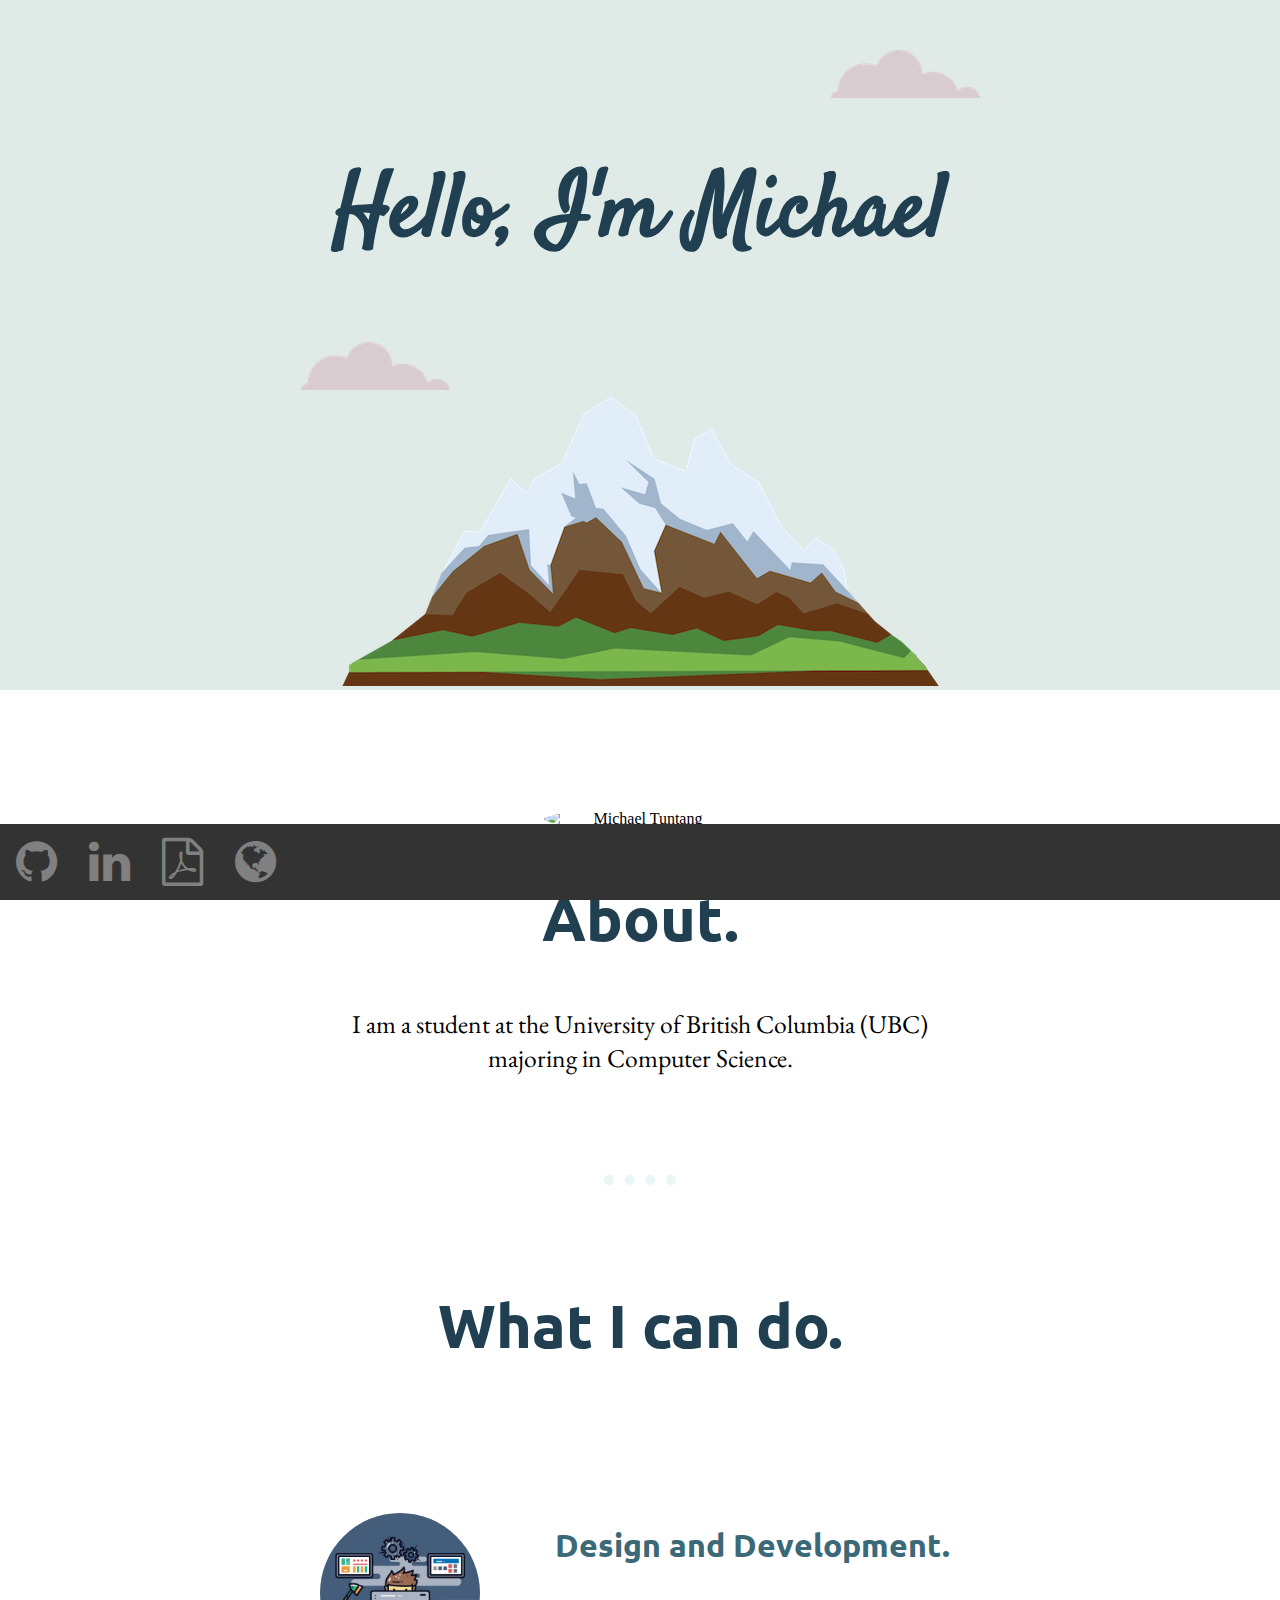
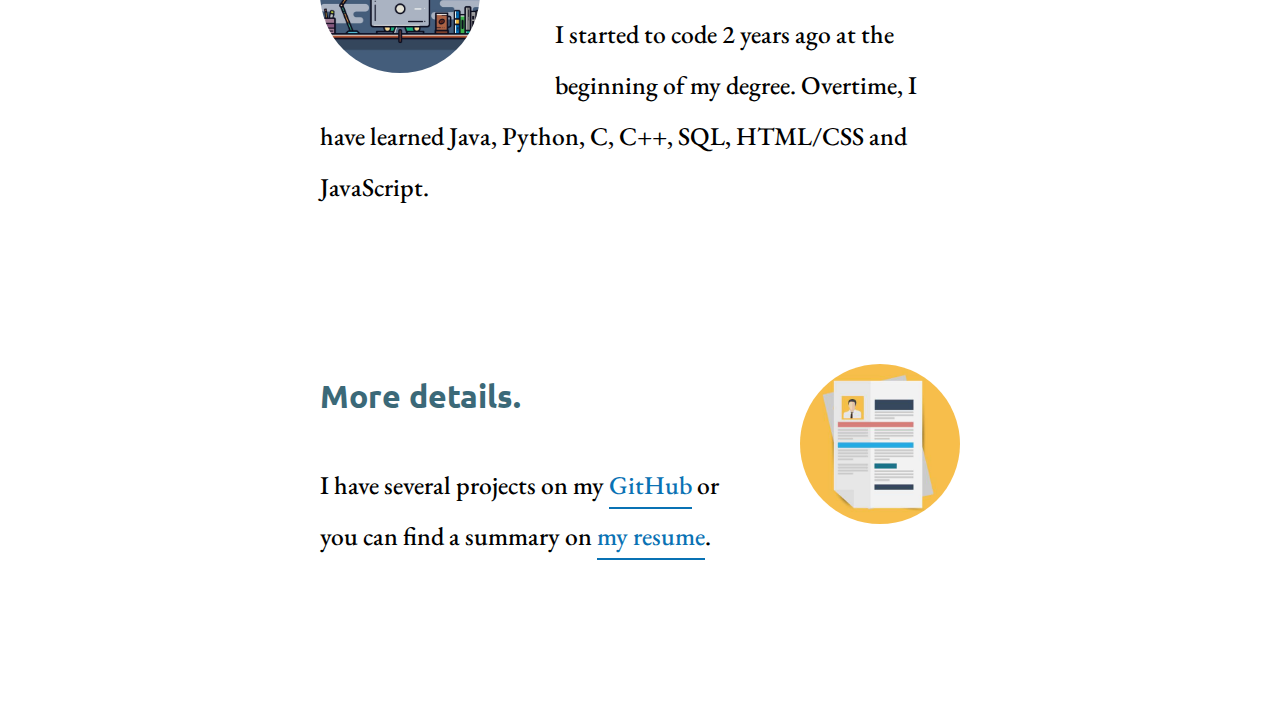
==== index.html @ 1fc62d0f "fixed links" ====
<!DOCTYPE html>
<html lang="en" dir="ltr">

<head>
  <meta charset="utf-8">
  <meta name="viewport" content="width=device-width, initial-scale=1">
  <title>Michael Tuntang</title>
  <link rel="stylesheet" href="css/styles.css">
  <link rel="icon" href="images/favicon-M.ico">
  <link rel="stylesheet" href="https://cdnjs.cloudflare.com/ajax/libs/font-awesome/4.7.0/css/font-awesome.min.css">
  <link href="https://fonts.googleapis.com/css2?family=Satisfy&display=swap" rel="stylesheet">
  <link href="https://fonts.googleapis.com/css2?family=Ubuntu&display=swap" rel="stylesheet">
  <link href="https://fonts.googleapis.com/css2?family=EB+Garamond&family=Ubuntu&display=swap" rel="stylesheet">
</head>

<body>
  <div class="top-container">
    <img class="top-cloud" src="images/cloud.png" alt="top-cloud">
    <h1 class="intro-text">Hello, I'm Michael</h1>
    <img class="mountain" src="images/mountain.png" alt="mountain">
    <img class="bottom-cloud" src="images/cloud.png" alt="bottom-cloud">
  </div>

  <div class="middle-container">
    <div class="profile">
      <img class="circular-profile" src="https://media-exp1.licdn.com/dms/image/C4E03AQGjgMMJ47Oi6w/profile-displayphoto-shrink_200_200/0?e=1606953600&v=beta&t=RtvZjXVM9L_oYRHaNSWYAL8ERTNKLLGaBGdlgnXJ9mQ" alt="Michael Tuntang">
      <h2>About.</h2>
      <p>I am a student at the University of British Columbia (UBC) majoring in Computer Science.</p>
    </div>
    <hr>
    <div class="skills">
      <h2>What I can do.</h2>
      <div class="skill-row">
        <div class="design-dev-inner">
          <img class="programmer-picture" src="images/programmer.jpg" alt="">
          <h3>Design and Development.</h3>
          <p class="design-dev-desc">I started to code 2 years ago at the beginning of my degree. Overtime, I have learned Java, Python, C, C++, SQL, HTML/CSS and JavaScript.</p>
        </div>
      </div>
      <div class="skill-row">
        <div class="resume-inner">
          <img class="resume" src="images/resume.jpg" alt="">
          <h3>More details.</h3>
          <p class="resume-desc">I have several projects on my <a class="resume-link" href="https://github.com/mtuntang">GitHub</a> or you can find a summary on <a class="resume-link"
              href="https://1drv.ms/b/s!An8P2Y1UQSOlgdZfeHszOS36x9En9g?e=pdVK17">my resume</a>.</p>
        </div>
      </div>
    </div>



  <div class="navbar">
    <a href="https://github.com/mtuntang/Dispute-Settlement"><i class="fa fa-github" style="font-size:3rem; color:grey"></i></a>
    <a href="https://www.linkedin.com/in/mtuntang/"><i class="fa fa-linkedin" style="font-size:3rem; color:grey"></i></a>
    <a href="https://1drv.ms/b/s!An8P2Y1UQSOlgdZfeHszOS36x9En9g?e=pdVK17"><i class="fa fa-file-pdf-o" style="font-size:3rem; color:grey"></i></a>
    <a href="https://mtuntang.github.io/Personal-Site/"><i class="fa fa-globe" style="font-size:3rem; color:grey"></i></a>
  </div>
</body>

</html>
---- css/styles.css ----
body {
  margin: 0;
  text-align: center;
}

h1 {
  color: #204051;
  margin: 0 auto;
  font-family: 'Satisfy', cursive;
  font-size: 562.5%;
  /* or 5.625rem --> 1rem = 16px*/
}

h2 {
  color: #204051;
  font-family: 'Ubuntu', sans-serif;
  font-size: 380%;
}

h3 {
  color: #3b6978;
  font-family: 'Ubuntu', sans-serif;
  font-size: 200%;
}

p {
  font-family: 'EB Garamond', serif;
  font-size: 160%;
}

hr {
  border: 10px dotted #EAF6F6;
  border-bottom: none;
  width: 4%;
  margin: 100px auto;
}

/* *****************************CLASS SELECTOR***************************** */
.circular-profile {
  border-radius: 50%;
  display: block;
  margin: 20px auto;
  width: 30%;
  height: 30%;
}
.profile-picture {
  border-radius: 90%;
  display: block;
  margin: 20px auto;
  width: 60%;
  height: 10%;
}

.top-container {
  background-color: #e0ebe8;
  position: relative;
  padding-top: 100px;
  margin: 0;
}

.top-cloud {
  position: absolute;
  right: 300px;
  top: 50px;
}

.bottom-cloud {
  position: absolute;
  left: 300px;
  bottom: 300px;
}

.middle-container {
  padding-top: 100px;
  margin: 0;
}

.profile {
  width: 50%;
  margin: 0 auto 100px auto;
}

.skill-row {
  width: 50%;
  margin: 150px auto;
  text-align: left;
  line-height: 2;
}

.contact-me {
  margin: 150px auto;
}

.design-dev-desc {
  clear: right;
  font-weight: 500;
}

.resume-desc {
  clear: left;
  font-weight: 500;
}

.resume-link {
  text-decoration: none;
  padding: 5px 0;
  border-bottom: 2px solid #0972b4;
  color: #0972b4;
  text-shadow: none;
}

.resume-link:hover {
  border-bottom: 2px solid #ff9800;
  color: #ff9800;
  transition: max-width 0.5s;
  max-width: 100%;
}

.navbar {
  overflow: hidden;
  background-color: #333;
  position: fixed;
  bottom: 0;
  width: 100%;
  font-family: 'Indie Flower', cursive;
}

.navbar a {
  float: left;
  display: block;
  color: #f2f2f2;
  text-align: center;
  padding: 14px 16px;
  text-decoration: none;
  font-size: 17px;
}

.navbar a:hover {
  background: #ddd;
  color: black;
}

.footer-link {
  margin: 10px 20px;
  font-size: 200%;
}

.copyright {
  margin: auto;
}

.intro-text {
  padding: 50px 0;
}

.programmer-picture {
  border-radius: 50%;
  width: 25%;
  height: 25%;
  float: left;
  margin-right: 75px;
}

.resume {
  border-radius: 50%;
  width: 25%;
  height: 25%;
  float: right;
  margin: 0 0 75px 75px;
}

/* *****************************ID SELECTOR***************************** */
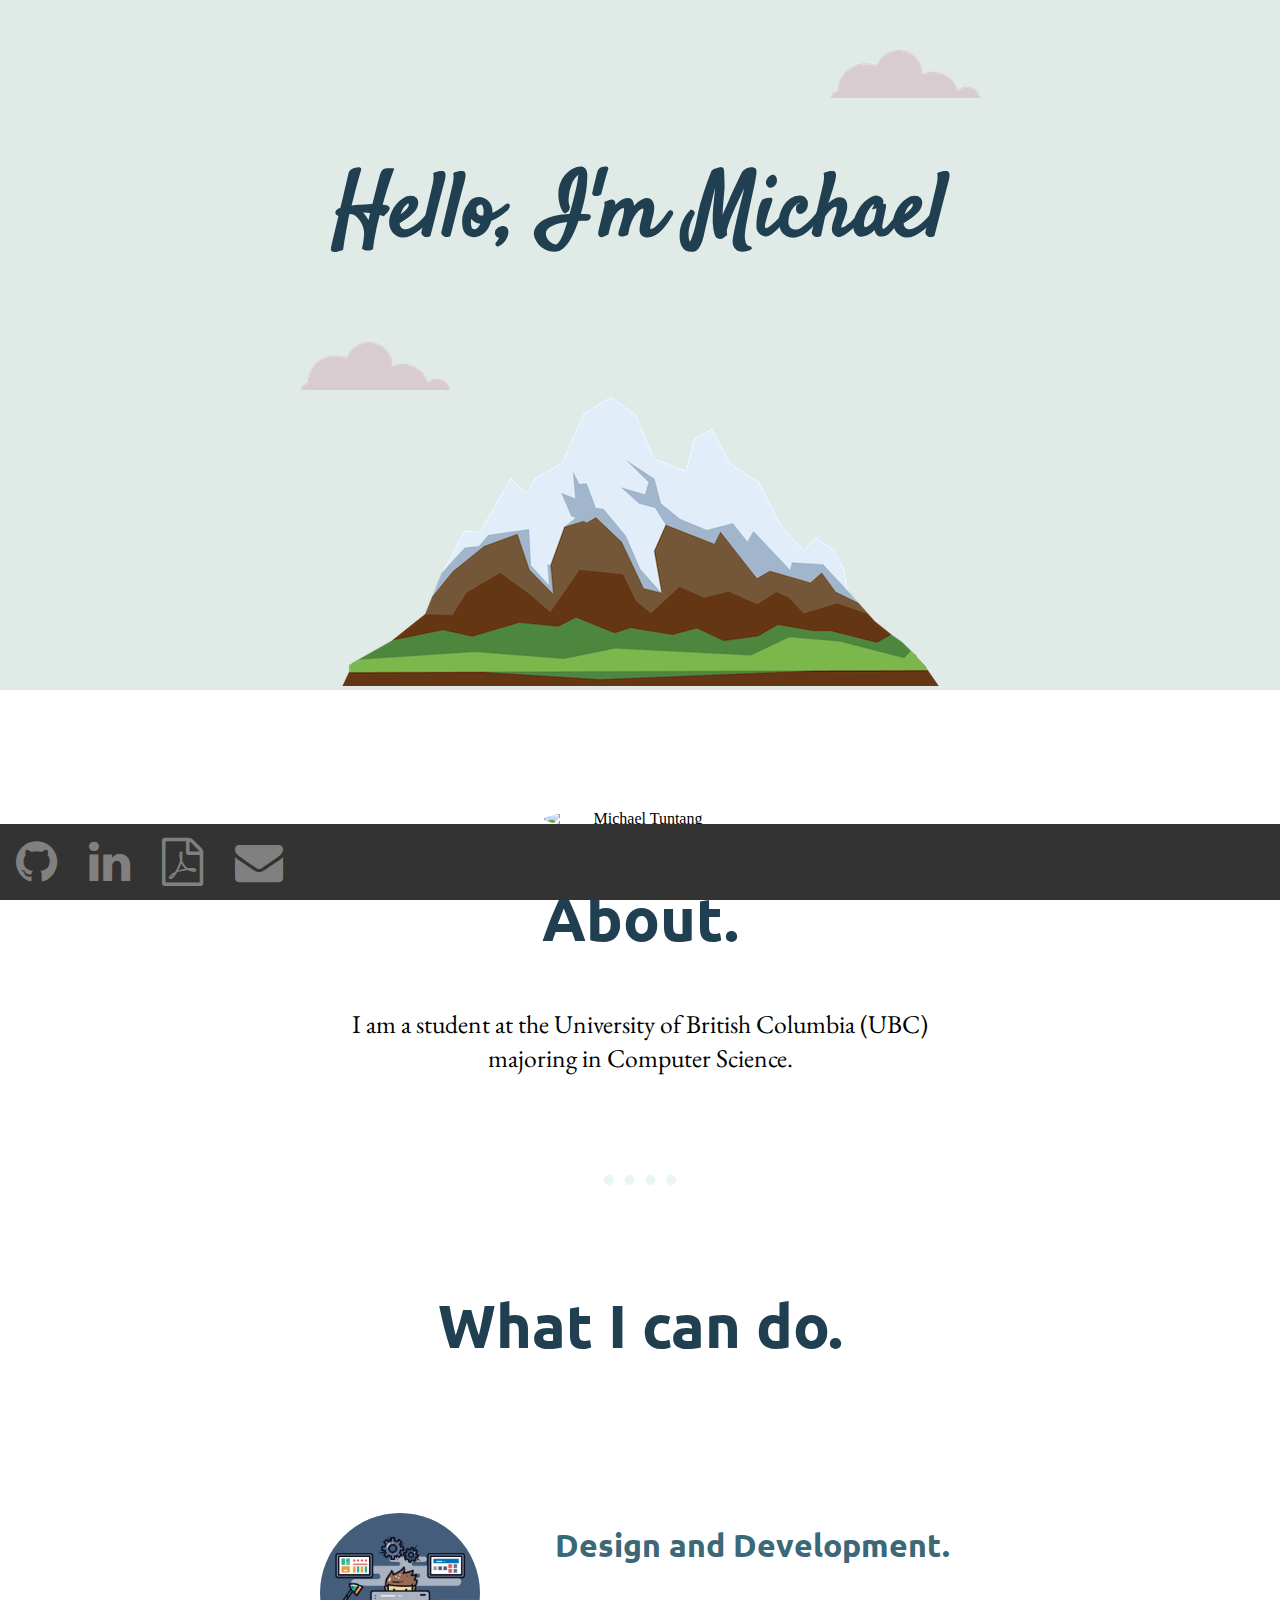
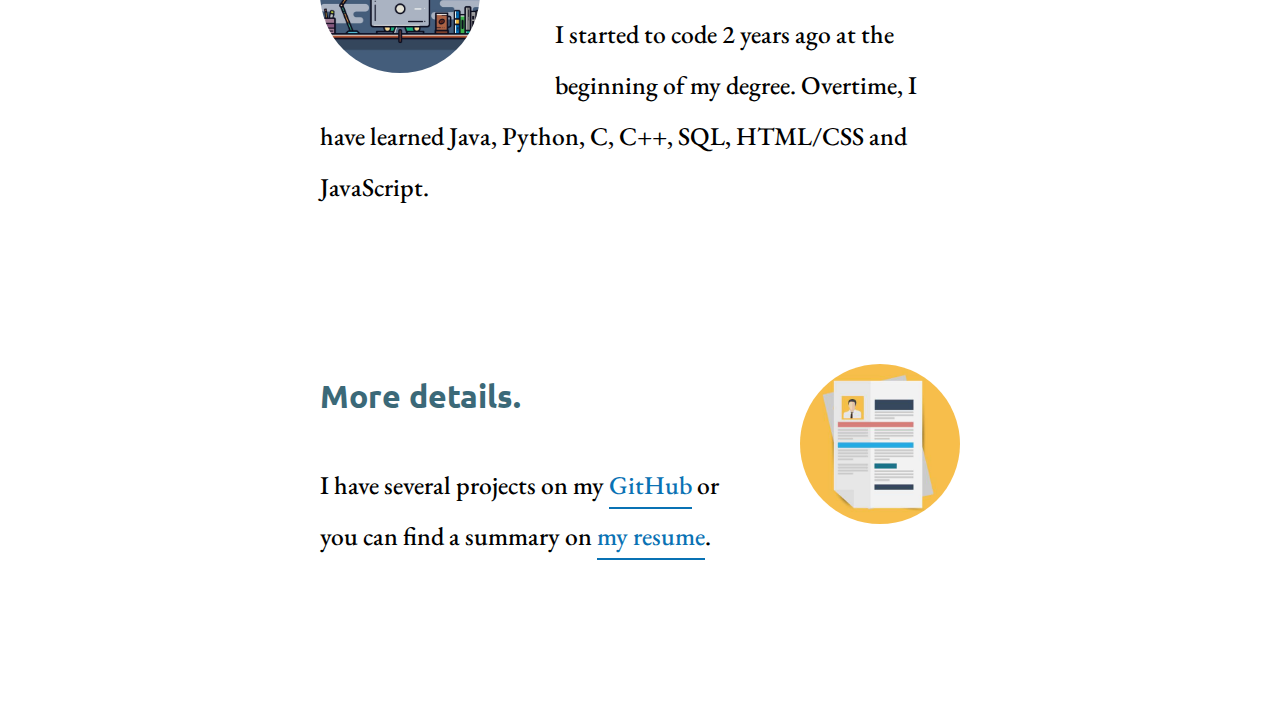
==== commit 4559553e: "change globe icon to envelope" ====
--- a/index.html
+++ b/index.html
@@ -53,7 +53,7 @@
     <a href="https://github.com/mtuntang/Dispute-Settlement"><i class="fa fa-github" style="font-size:3rem; color:grey"></i></a>
     <a href="https://www.linkedin.com/in/mtuntang/"><i class="fa fa-linkedin" style="font-size:3rem; color:grey"></i></a>
     <a href="https://1drv.ms/b/s!An8P2Y1UQSOlgdZfeHszOS36x9En9g?e=pdVK17"><i class="fa fa-file-pdf-o" style="font-size:3rem; color:grey"></i></a>
-    <a href="https://mtuntang.github.io/Personal-Site/"><i class="fa fa-globe" style="font-size:3rem; color:grey"></i></a>
+    <a href="mailto:mike.tuntang547@gmail.com"><i class="fa fa-envelope" style="font-size:3rem; color:grey"></i></a>
   </div>
 </body>
 
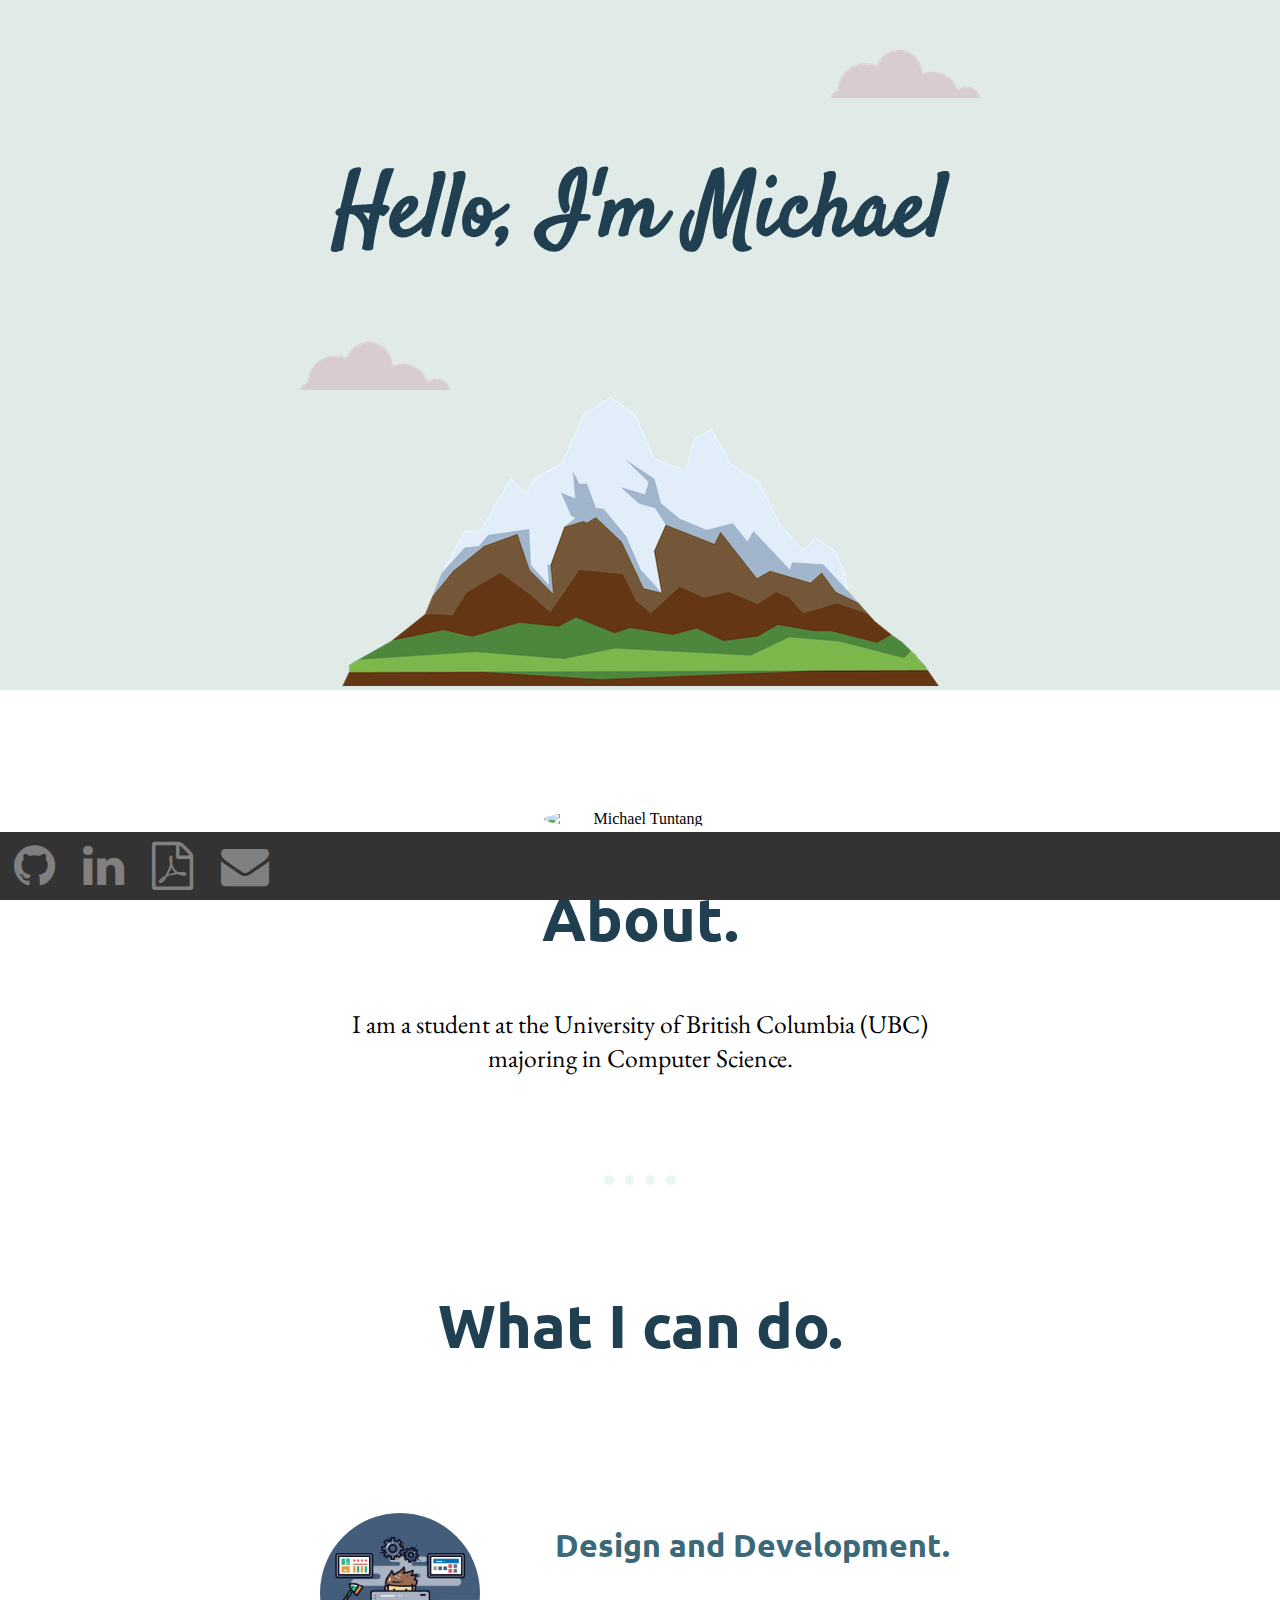
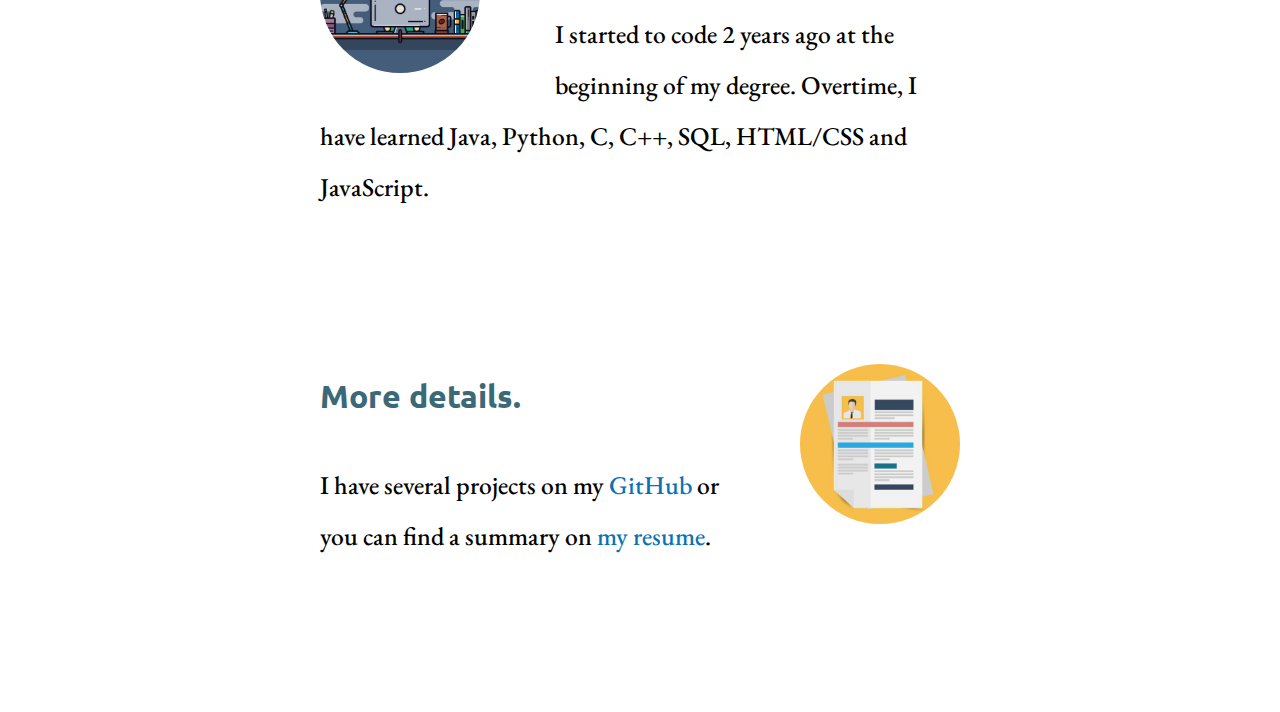
==== commit 112d73b7: "github link fix" ====
--- a/index.html
+++ b/index.html
@@ -50,7 +50,7 @@
 
 
   <div class="navbar">
-    <a href="https://github.com/mtuntang/Dispute-Settlement"><i class="fa fa-github" style="font-size:3rem; color:grey"></i></a>
+    <a href="https://github.com/mtuntang/"><i class="fa fa-github" style="font-size:3rem; color:grey"></i></a>
     <a href="https://www.linkedin.com/in/mtuntang/"><i class="fa fa-linkedin" style="font-size:3rem; color:grey"></i></a>
     <a href="https://1drv.ms/b/s!An8P2Y1UQSOlgdZfeHszOS36x9En9g?e=pdVK17"><i class="fa fa-file-pdf-o" style="font-size:3rem; color:grey"></i></a>
     <a href="mailto:mike.tuntang547@gmail.com"><i class="fa fa-envelope" style="font-size:3rem; color:grey"></i></a>
--- a/css/styles.css
+++ b/css/styles.css
@@ -39,14 +39,14 @@
 .circular-profile {
   border-radius: 50%;
   display: block;
-  margin: 20px auto;
+  margin: 1.25rem auto;
   width: 30%;
   height: 30%;
 }
 .profile-picture {
   border-radius: 90%;
   display: block;
-  margin: 20px auto;
+  margin: 1.25rem auto;
   width: 60%;
   height: 10%;
 }
@@ -54,20 +54,20 @@
 .top-container {
   background-color: #e0ebe8;
   position: relative;
-  padding-top: 100px;
-  margin: 0;
+  padding-top: 6.25rem;
+  margin: auto;
 }
 
 .top-cloud {
   position: absolute;
-  right: 300px;
-  top: 50px;
+  right: 18.75rem;
+  top: 3.125rem;
 }
 
 .bottom-cloud {
   position: absolute;
-  left: 300px;
-  bottom: 300px;
+  left: 18.75rem;
+  bottom: 18.75rem;
 }
 
 .middle-container {
@@ -77,18 +77,18 @@
 
 .profile {
   width: 50%;
-  margin: 0 auto 100px auto;
+  margin: 0 auto 6.25rem auto;
 }
 
 .skill-row {
   width: 50%;
-  margin: 150px auto;
+  margin: 9.375rem auto;
   text-align: left;
   line-height: 2;
 }
 
 .contact-me {
-  margin: 150px auto;
+  margin: 9.375rem auto;
 }
 
 .design-dev-desc {
@@ -103,14 +103,14 @@
 
 .resume-link {
   text-decoration: none;
-  padding: 5px 0;
-  border-bottom: 2px solid #0972b4;
+  padding: 0.3125rem 0;
+  border-bottom: 0.125 solid #0972b4;
   color: #0972b4;
   text-shadow: none;
 }
 
 .resume-link:hover {
-  border-bottom: 2px solid #ff9800;
+  border-bottom: 0.125rem solid #ff9800;
   color: #ff9800;
   transition: max-width 0.5s;
   max-width: 100%;
@@ -130,9 +130,8 @@
   display: block;
   color: #f2f2f2;
   text-align: center;
-  padding: 14px 16px;
+  padding: 0.625em 0.875rem;
   text-decoration: none;
-  font-size: 17px;
 }
 
 .navbar a:hover {
@@ -140,17 +139,10 @@
   color: black;
 }
 
-.footer-link {
-  margin: 10px 20px;
-  font-size: 200%;
-}
-
-.copyright {
-  margin: auto;
-}
 
 .intro-text {
-  padding: 50px 0;
+  padding: 3.125rem 0;
+  margin: auto;
 }
 
 .programmer-picture {
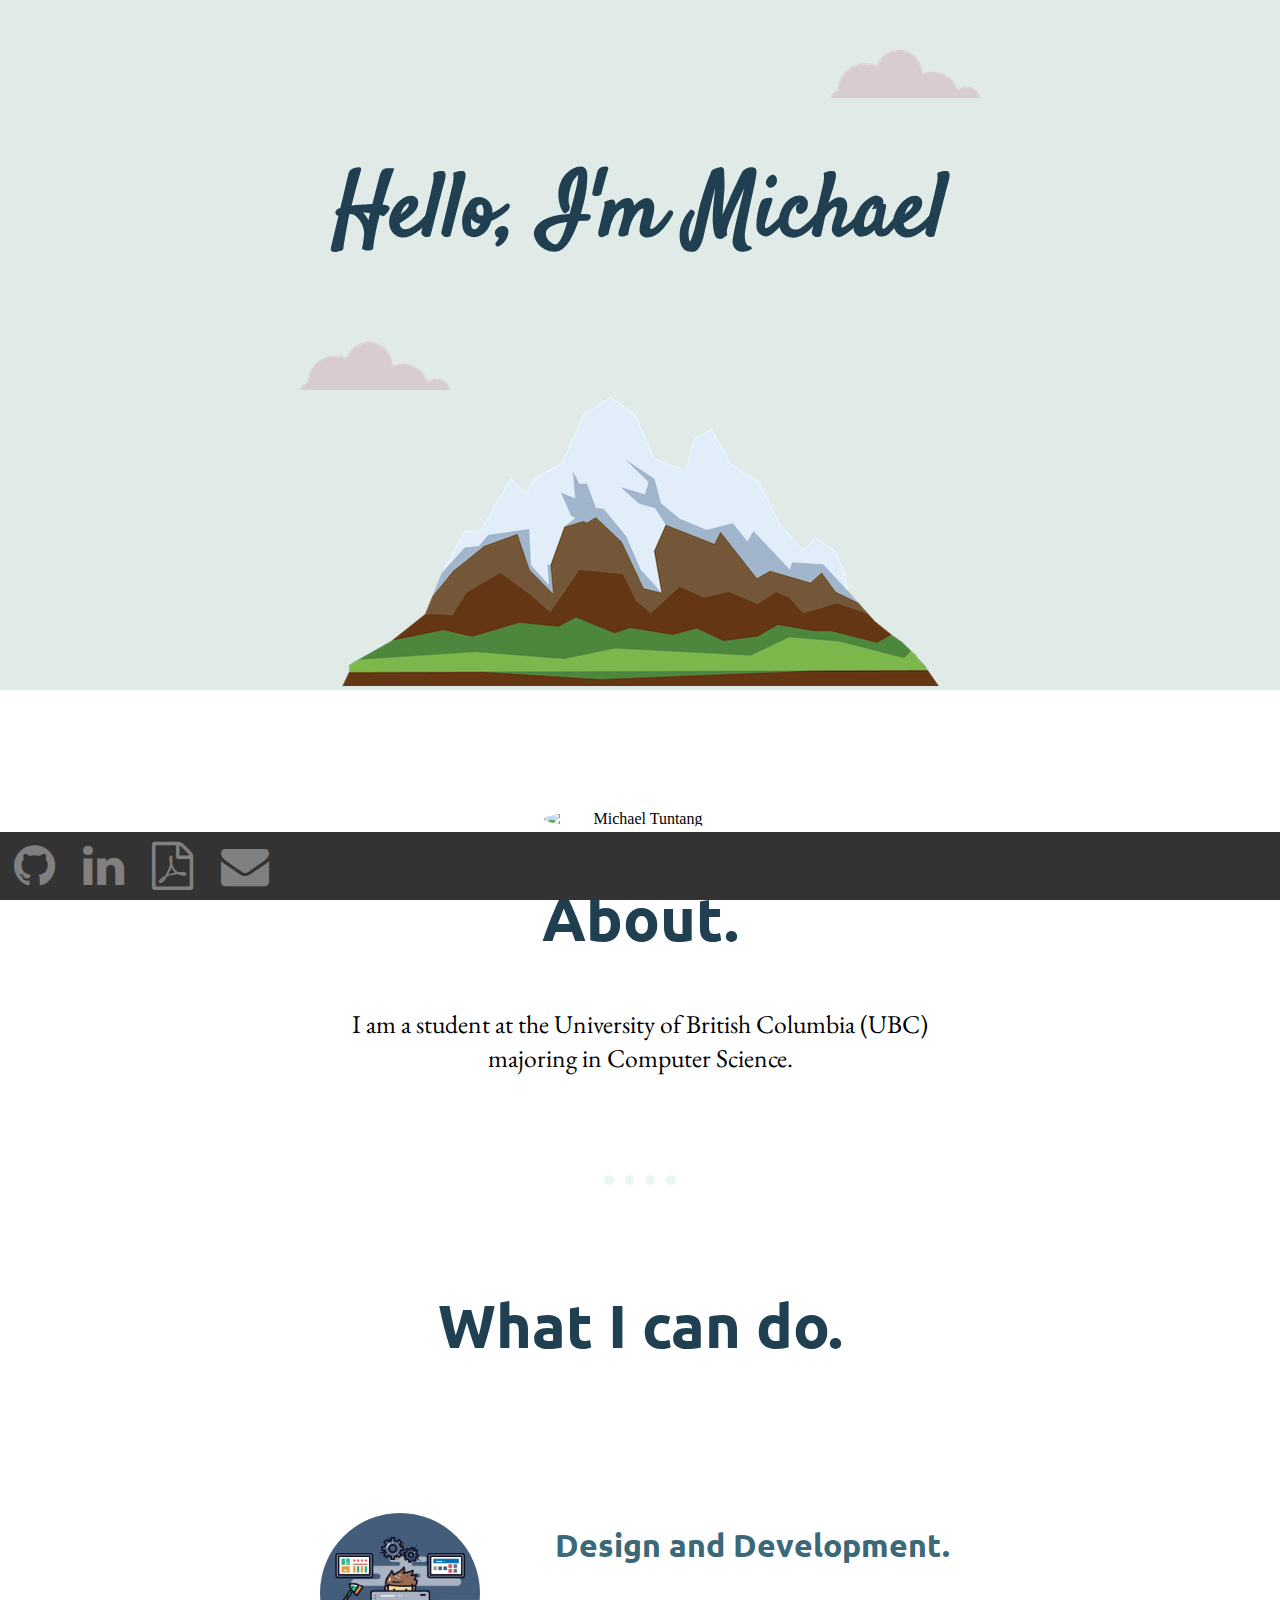
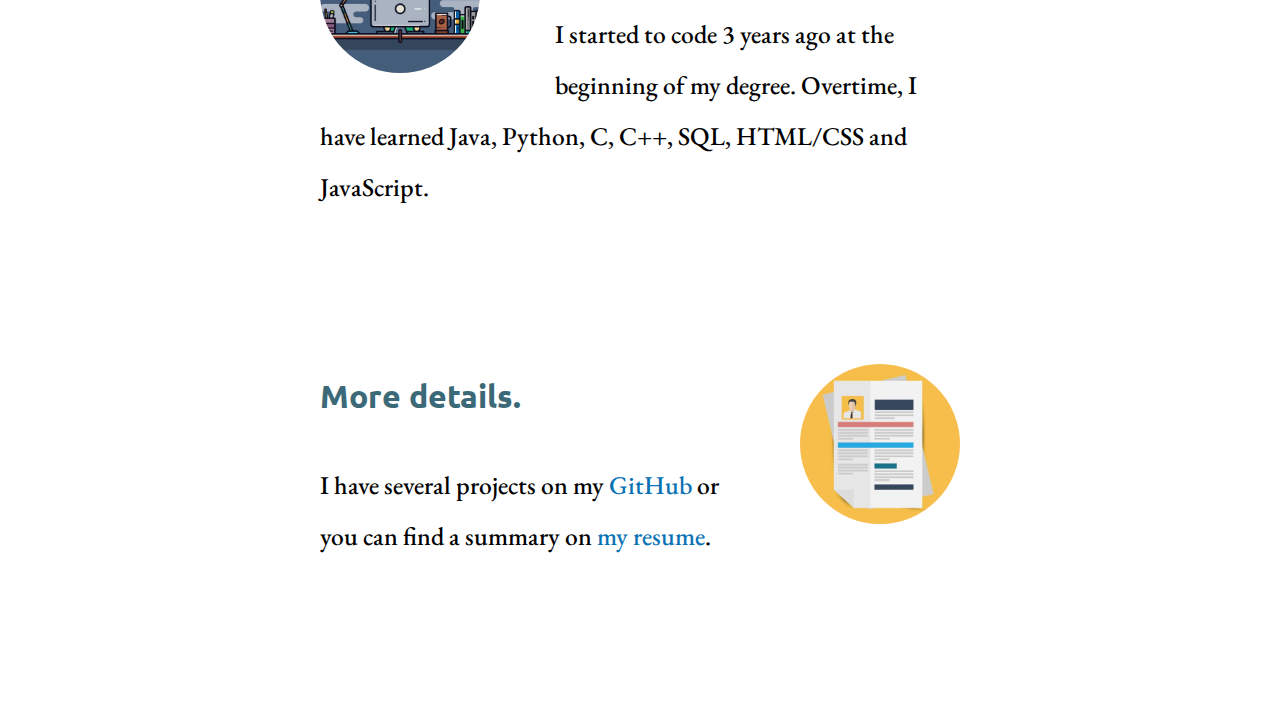
==== commit 40a70dfc: "updated broken links again" ====
--- a/index.html
+++ b/index.html
@@ -23,7 +23,7 @@
 
   <div class="middle-container">
     <div class="profile">
-      <img class="circular-profile" src="https://media-exp1.licdn.com/dms/image/C4E03AQGjgMMJ47Oi6w/profile-displayphoto-shrink_200_200/0?e=1606953600&v=beta&t=RtvZjXVM9L_oYRHaNSWYAL8ERTNKLLGaBGdlgnXJ9mQ" alt="Michael Tuntang">
+      <img class="circular-profile" src="https://media-exp1.licdn.com/dms/image/C4E03AQGjgMMJ47Oi6w/profile-displayphoto-shrink_800_800/0/1546892669467?e=1620864000&v=beta&t=ma8mAOamrZ4sjMzrMoq6GVBGNmqTXY72zz4e_B-ZWuw" alt="Michael Tuntang">
       <h2>About.</h2>
       <p>I am a student at the University of British Columbia (UBC) majoring in Computer Science.</p>
     </div>
@@ -34,7 +34,7 @@
         <div class="design-dev-inner">
           <img class="programmer-picture" src="images/programmer.jpg" alt="">
           <h3>Design and Development.</h3>
-          <p class="design-dev-desc">I started to code 2 years ago at the beginning of my degree. Overtime, I have learned Java, Python, C, C++, SQL, HTML/CSS and JavaScript.</p>
+          <p class="design-dev-desc">I started to code 3 years ago at the beginning of my degree. Overtime, I have learned Java, Python, C, C++, SQL, HTML/CSS and JavaScript.</p>
         </div>
       </div>
       <div class="skill-row">
@@ -42,7 +42,7 @@
           <img class="resume" src="images/resume.jpg" alt="">
           <h3>More details.</h3>
           <p class="resume-desc">I have several projects on my <a class="resume-link" href="https://github.com/mtuntang">GitHub</a> or you can find a summary on <a class="resume-link"
-              href="https://1drv.ms/b/s!An8P2Y1UQSOlgdZfeHszOS36x9En9g?e=pdVK17">my resume</a>.</p>
+              href="https://1drv.ms/b/s!An8P2Y1UQSOlgvB6_uzh6HRa60TH2g?e=QoSQ5e">my resume</a>.</p>
         </div>
       </div>
     </div>
@@ -52,7 +52,7 @@
   <div class="navbar">
     <a href="https://github.com/mtuntang/"><i class="fa fa-github" style="font-size:3rem; color:grey"></i></a>
     <a href="https://www.linkedin.com/in/mtuntang/"><i class="fa fa-linkedin" style="font-size:3rem; color:grey"></i></a>
-    <a href="https://1drv.ms/b/s!An8P2Y1UQSOlgdZfeHszOS36x9En9g?e=pdVK17"><i class="fa fa-file-pdf-o" style="font-size:3rem; color:grey"></i></a>
+    <a href="https://1drv.ms/b/s!An8P2Y1UQSOlgdZfeHszOS36x9En9g?e=qK96hv"><i class="fa fa-file-pdf-o" style="font-size:3rem; color:grey"></i></a>
     <a href="mailto:mike.tuntang547@gmail.com"><i class="fa fa-envelope" style="font-size:3rem; color:grey"></i></a>
   </div>
 </body>
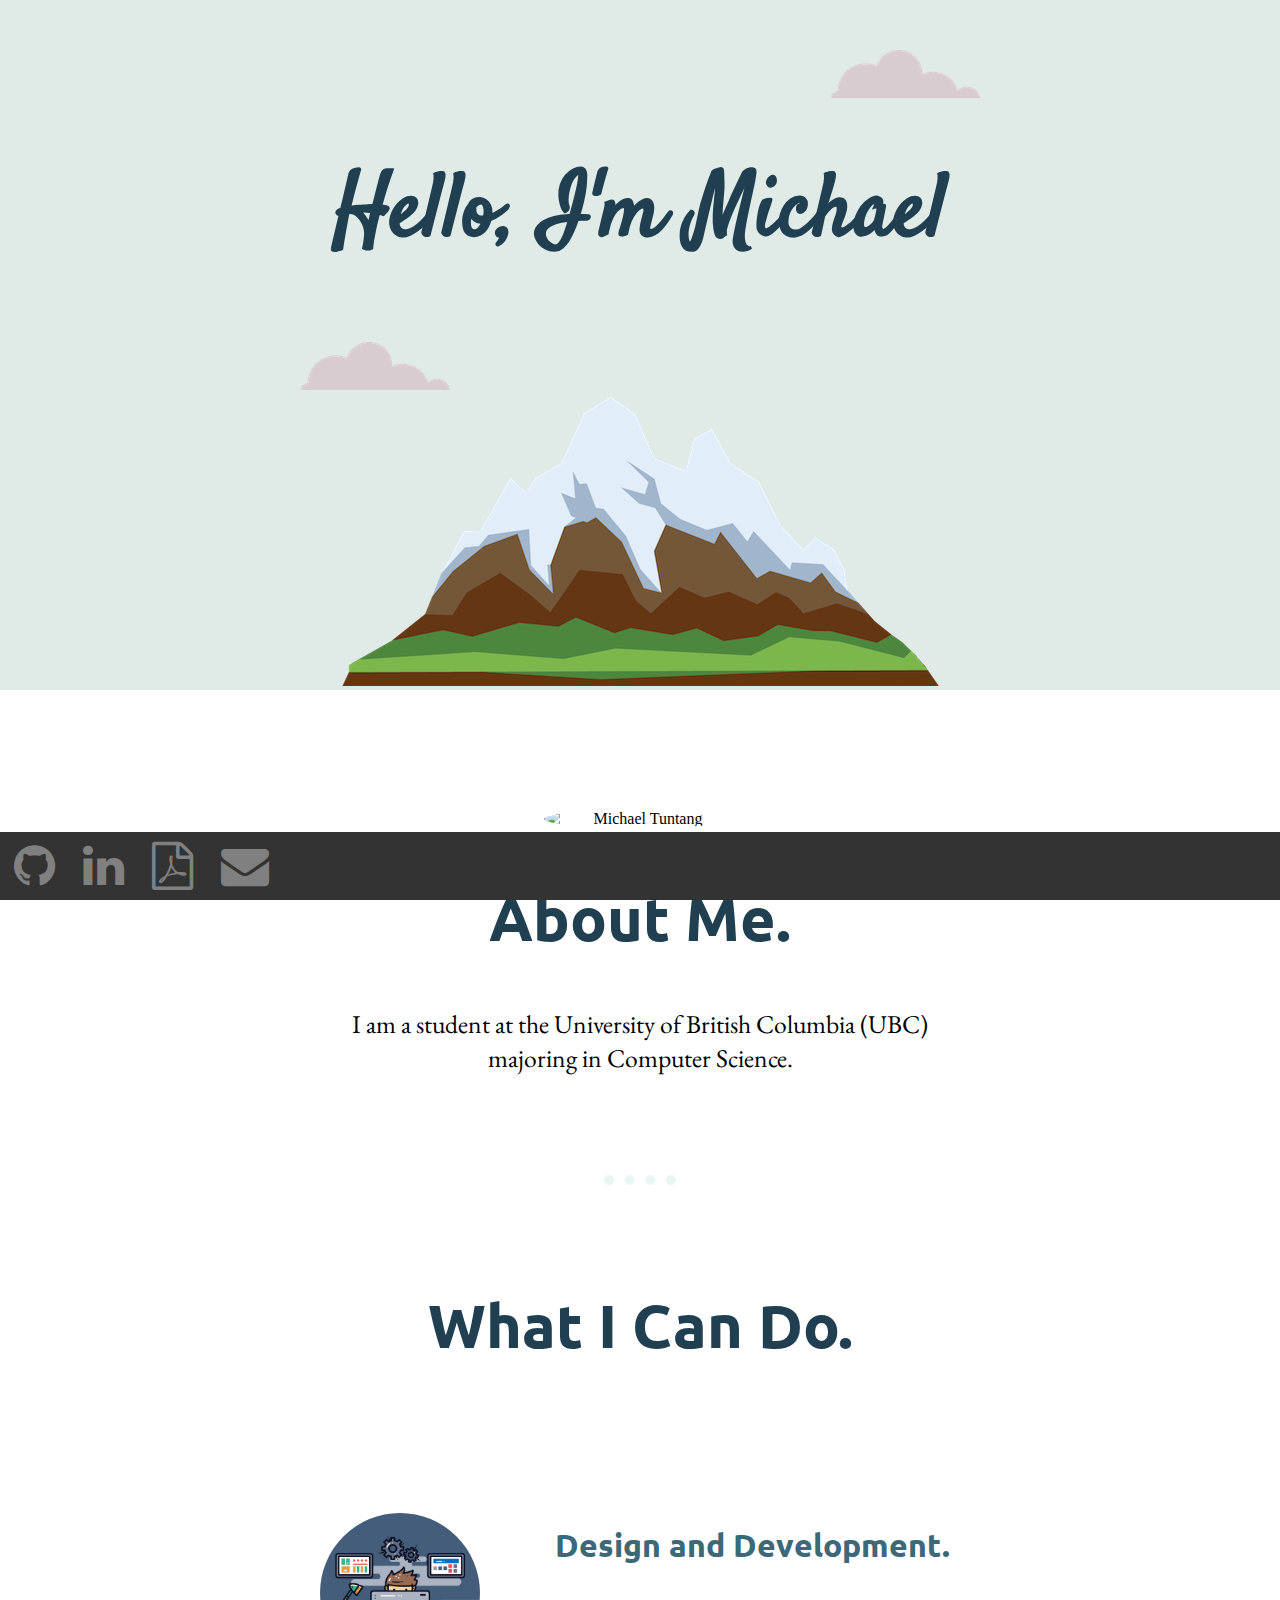
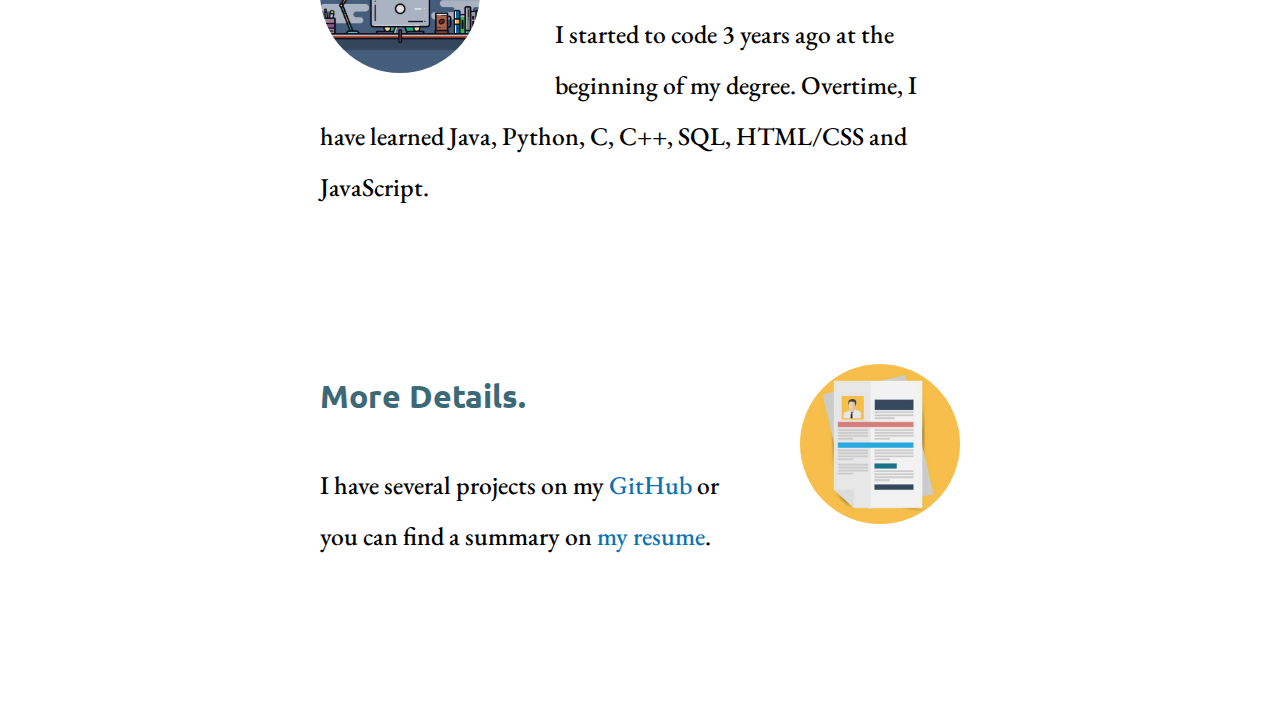
==== commit fa00bddd: "fixed links" ====
--- a/index.html
+++ b/index.html
@@ -24,12 +24,12 @@
   <div class="middle-container">
     <div class="profile">
       <img class="circular-profile" src="https://media-exp1.licdn.com/dms/image/C4E03AQGjgMMJ47Oi6w/profile-displayphoto-shrink_800_800/0/1546892669467?e=1620864000&v=beta&t=ma8mAOamrZ4sjMzrMoq6GVBGNmqTXY72zz4e_B-ZWuw" alt="Michael Tuntang">
-      <h2>About.</h2>
+      <h2>About Me.</h2>
       <p>I am a student at the University of British Columbia (UBC) majoring in Computer Science.</p>
     </div>
     <hr>
     <div class="skills">
-      <h2>What I can do.</h2>
+      <h2>What I Can Do.</h2>
       <div class="skill-row">
         <div class="design-dev-inner">
           <img class="programmer-picture" src="images/programmer.jpg" alt="">
@@ -40,7 +40,7 @@
       <div class="skill-row">
         <div class="resume-inner">
           <img class="resume" src="images/resume.jpg" alt="">
-          <h3>More details.</h3>
+          <h3>More Details.</h3>
           <p class="resume-desc">I have several projects on my <a class="resume-link" href="https://github.com/mtuntang">GitHub</a> or you can find a summary on <a class="resume-link"
               href="https://1drv.ms/b/s!An8P2Y1UQSOlgvB6_uzh6HRa60TH2g?e=QoSQ5e">my resume</a>.</p>
         </div>
@@ -52,7 +52,7 @@
   <div class="navbar">
     <a href="https://github.com/mtuntang/"><i class="fa fa-github" style="font-size:3rem; color:grey"></i></a>
     <a href="https://www.linkedin.com/in/mtuntang/"><i class="fa fa-linkedin" style="font-size:3rem; color:grey"></i></a>
-    <a href="https://1drv.ms/b/s!An8P2Y1UQSOlgdZfeHszOS36x9En9g?e=qK96hv"><i class="fa fa-file-pdf-o" style="font-size:3rem; color:grey"></i></a>
+    <a href="https://1drv.ms/b/s!An8P2Y1UQSOlgvB6_uzh6HRa60TH2g?e=QoSQ5e"><i class="fa fa-file-pdf-o" style="font-size:3rem; color:grey"></i></a>
     <a href="mailto:mike.tuntang547@gmail.com"><i class="fa fa-envelope" style="font-size:3rem; color:grey"></i></a>
   </div>
 </body>
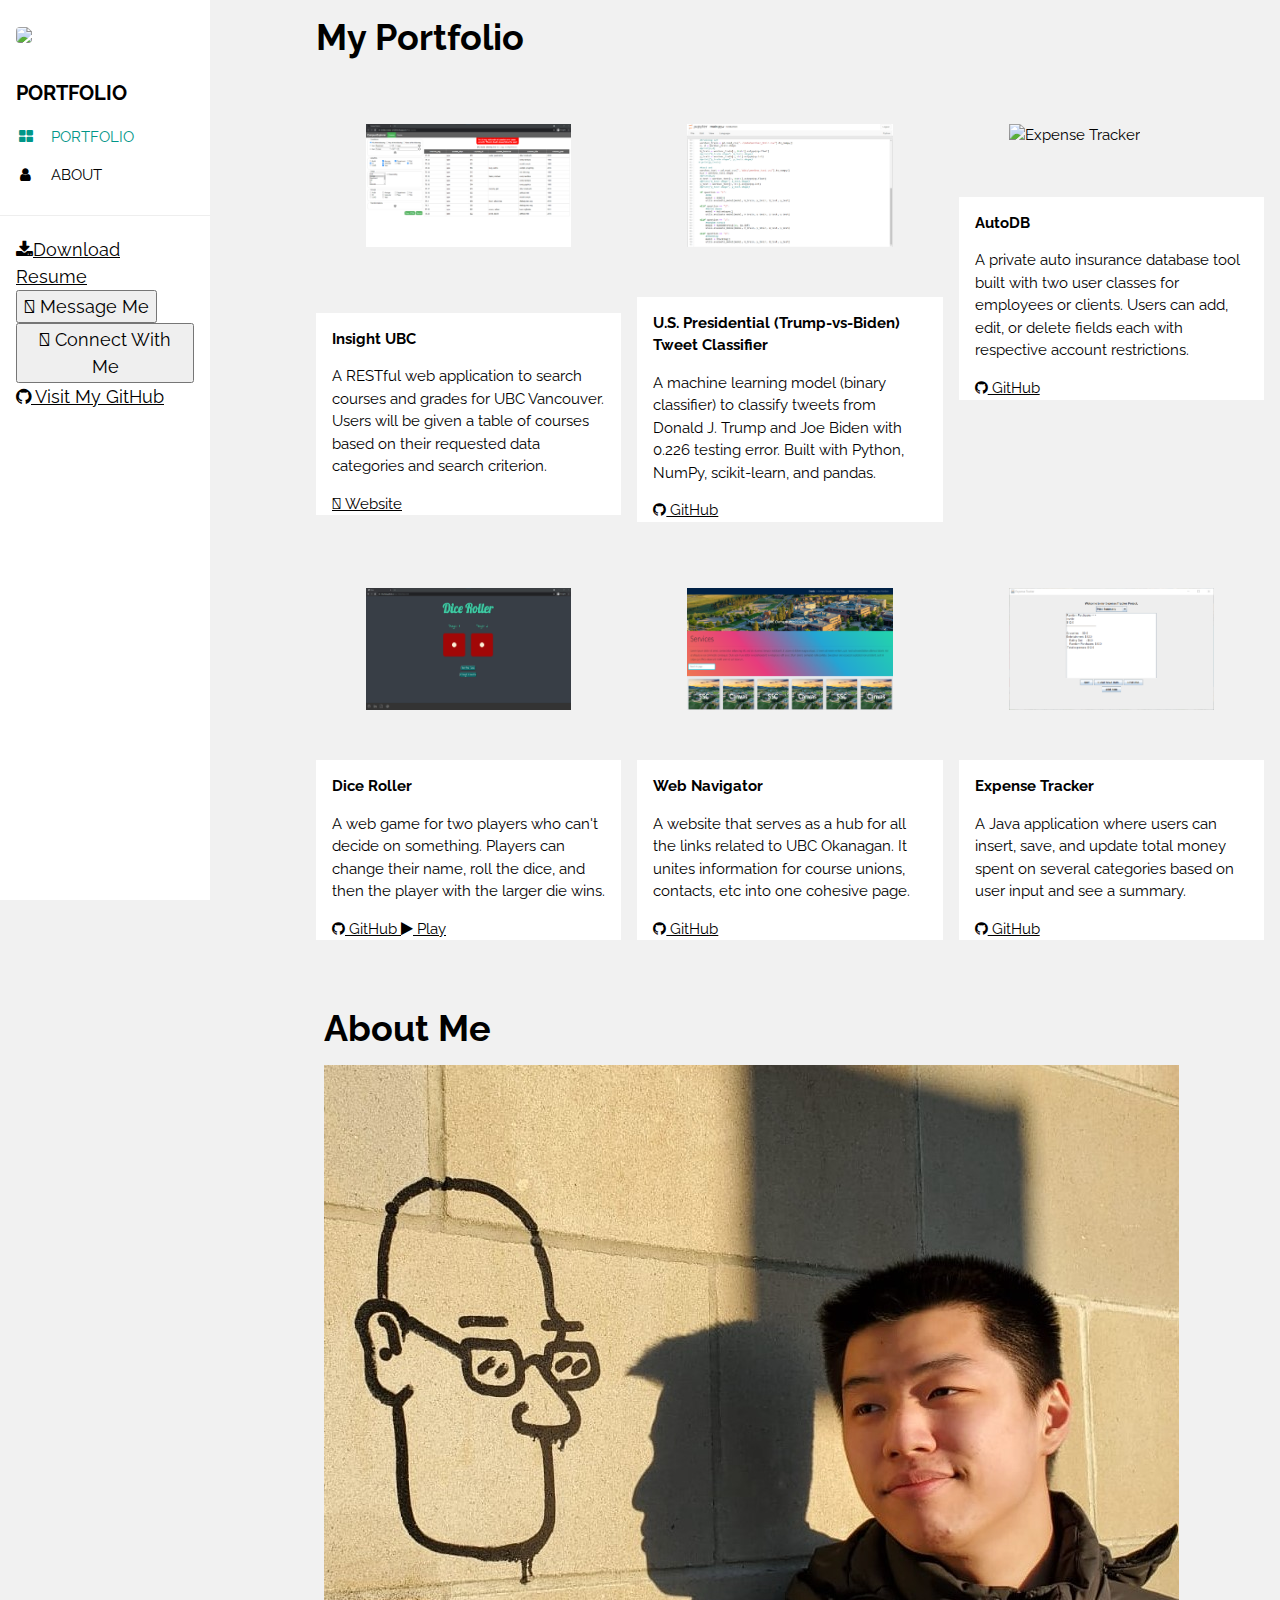
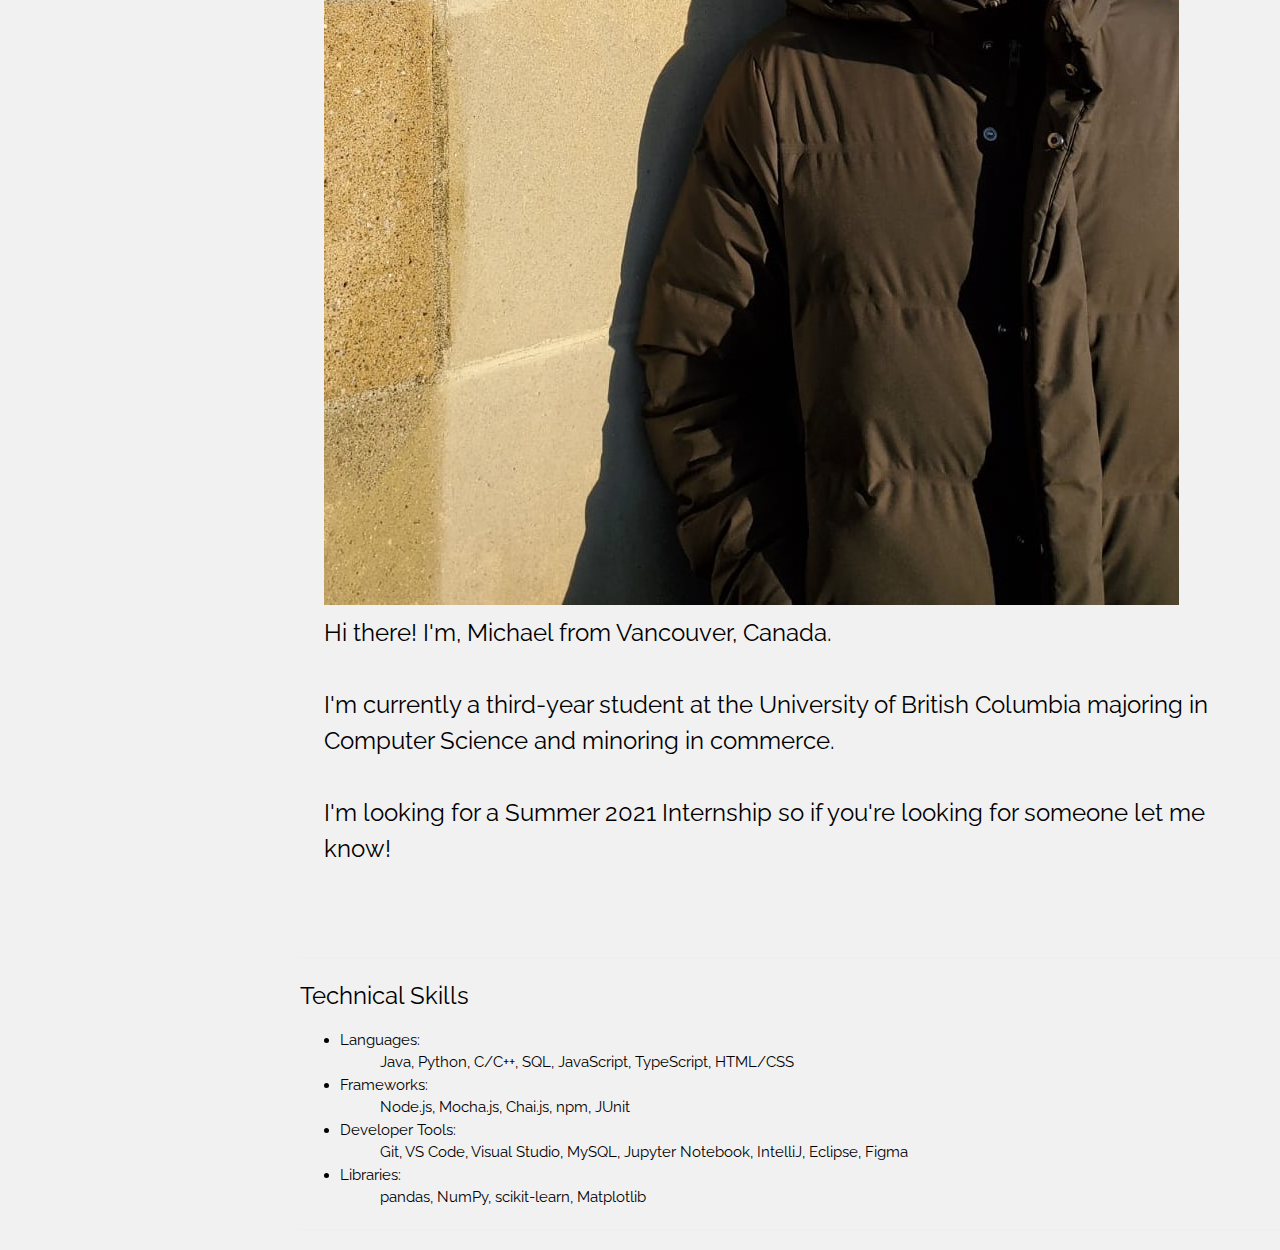
==== commit e79cdd7c: "new website" ====
--- a/index.html
+++ b/index.html
@@ -1,60 +1,278 @@
 <!DOCTYPE html>
-<html lang="en" dir="ltr">
-
-<head>
-  <meta charset="utf-8">
-  <meta name="viewport" content="width=device-width, initial-scale=1">
-  <title>Michael Tuntang</title>
-  <link rel="stylesheet" href="css/styles.css">
-  <link rel="icon" href="images/favicon-M.ico">
-  <link rel="stylesheet" href="https://cdnjs.cloudflare.com/ajax/libs/font-awesome/4.7.0/css/font-awesome.min.css">
-  <link href="https://fonts.googleapis.com/css2?family=Satisfy&display=swap" rel="stylesheet">
-  <link href="https://fonts.googleapis.com/css2?family=Ubuntu&display=swap" rel="stylesheet">
-  <link href="https://fonts.googleapis.com/css2?family=EB+Garamond&family=Ubuntu&display=swap" rel="stylesheet">
-</head>
-
-<body>
-  <div class="top-container">
-    <img class="top-cloud" src="images/cloud.png" alt="top-cloud">
-    <h1 class="intro-text">Hello, I'm Michael</h1>
-    <img class="mountain" src="images/mountain.png" alt="mountain">
-    <img class="bottom-cloud" src="images/cloud.png" alt="bottom-cloud">
-  </div>
-
-  <div class="middle-container">
-    <div class="profile">
-      <img class="circular-profile" src="https://media-exp1.licdn.com/dms/image/C4E03AQGjgMMJ47Oi6w/profile-displayphoto-shrink_800_800/0/1546892669467?e=1620864000&v=beta&t=ma8mAOamrZ4sjMzrMoq6GVBGNmqTXY72zz4e_B-ZWuw" alt="Michael Tuntang">
-      <h2>About Me.</h2>
-      <p>I am a student at the University of British Columbia (UBC) majoring in Computer Science.</p>
-    </div>
+<html>
+<title>Michael Tuntang</title>
+<meta charset="UTF-8">
+<meta name="viewport" content="width=device-width, initial-scale=1">
+<link rel="stylesheet" href="css/projectStyles.css">
+<script src="https://kit.fontawesome.com/a9e1ac3ce4.js" crossorigin="anonymous"></script>
+<link rel="stylesheet" href="https://stackpath.bootstrapcdn.com/bootstrap/4.1.3/css/bootstrap.min.css" integrity="sha384-MCw98/SFnGE8fJT3GXwEOngsV7Zt27NXFoaoApmYm81iuXoPkFOJwJ8ERdknLPMO" crossorigin="anonymous">
+<link rel="stylesheet" href="https://www.w3schools.com/w3css/4/w3.css">
+<link rel="stylesheet" href="https://fonts.googleapis.com/css?family=Raleway">
+<link rel="stylesheet" href="https://cdnjs.cloudflare.com/ajax/libs/font-awesome/4.7.0/css/font-awesome.min.css">
+<link rel="canonical" href="https://icons.getbootstrap.com/icons/linkedin/">
+<style>
+body,h1,h2,h3,h4,h5,h6 {font-family: "Raleway", sans-serif}
+</style>
+<body class="w3-light-grey w3-content" style="max-width:1600px">
+
+<!-- Sidebar/menu -->
+<nav class="w3-sidebar w3-collapse w3-white w3-animate-left w3-quarter" style="z-index:3;width:14rem;" id="mySidebar"><br>
+  <div class="w3-container">
+    <a href="#" onclick="w3_close()" class="w3-hide-large w3-right w3-jumbo w3-padding w3-hover-grey" title="close menu">
+      <i class="fa fa-remove"></i>
+    </a>
+    <img src="https://media-exp1.licdn.com/dms/image/C4E03AQGjgMMJ47Oi6w/profile-displayphoto-shrink_800_800/0/1546892669467?e=1620864000&v=beta&t=ma8mAOamrZ4sjMzrMoq6GVBGNmqTXY72zz4e_B-ZWuw" style="width:45%;" class="w3-round"><br><br>
+    <h4><b>PORTFOLIO</b></h4>
+  </div>
+  <div class="w3-bar-block">
+    <a href="#portfolio" onclick="w3_close()" class="w3-bar-item w3-button w3-padding w3-text-teal"><i class="fa fa-th-large fa-fw w3-margin-right"></i>PORTFOLIO</a>
+    <a href="#aboutMe" onclick="w3_close()" class="w3-bar-item w3-button w3-padding"><i class="fa fa-user fa-fw w3-margin-right"></i>ABOUT</a>
+  </div>
+  <hr />
+  <div class="w3-panel w3-large">
+    <div>
+      <a href="https://1drv.ms/b/s!An8P2Y1UQSOlgvB6_uzh6HRa60TH2g?e=QoSQ5e" class="m-2 btn btn-outline-danger">
+          <i class="fa fa-download"></i>Download Resume
+      </a>
+    </div>
+
+    <div>
+      <a href="mailto:mtuntang@student.ubc.ca">
+        <button type="button" class="m-2 btn btn-outline-primary">
+          <i class="fas fa-envelope-square mr-1" aria-hidden="true"></i>
+          Message Me
+        </button>
+      </a>
+    </div>
+
+    <div>
+      <a href="https://linkedin.com/in/mtuntang" target="_blank" rel="noopener noreferrer">
+        <button type="button" class="m-2 btn btn-outline-info">
+          <i class="fab fa-linkedin mr-1" aria-hidden="true"></i>
+          Connect With Me
+        </button>
+      </a>
+    </div>
+
+    <div>
+      <a href="https://github.com/mtuntang" class="m-2 btn btn-outline-dark">
+          <i class="fa fa-github" aria-hidden="true"></i>
+          Visit My GitHub
+        </button>
+      </a>
+    </div>
+
+
+  </div>
+</nav>
+
+<!-- Overlay effect when opening sidebar on small screens -->
+<div class="w3-overlay w3-hide-large w3-animate-opacity" onclick="w3_close()" style="cursor:pointer" title="close side menu" id="myOverlay"></div>
+
+<!-- !PAGE CONTENT! -->
+<div class="w3-main" style="margin-left:300px">
+
+  <!-- Header -->
+  <header id="portfolio">
+    <span class="w3-button w3-hide-large w3-xxlarge w3-hover-text-grey" onclick="w3_open()"><i class="fa fa-bars"></i></span>
+    <div class="w3-container">
+    <h1><b>My Portfolio</b></h1>
+    </div>
+  </header>
+
+  <!-- First Grid -->
+  <div id="firstGrid" class="w3-row-padding">
+    <div class="w3-third w3-container w3-margin-bottom">
+      <img src="components\projectImages\InsightUBC.png" alt="Dice Roller" style="width:100%" class="zoom">
+
+      <div class="w3-container w3-white w3-margin-top">
+        <p><b>Insight UBC</b></p>
+        <p>A RESTful web application to search courses and grades for UBC Vancouver. Users will be given a table of courses based on their requested data categories and search criterion. </p>
+        <a href="https://limitless-harbor-21538.herokuapp.com/" class="m-2 btn btn-outline-primary">
+            <i class="fas fa-globe mr-1" aria-hidden="true"></i>
+            Website
+          </button>
+        </a>
+      </div>
+    </div>
+
+    <div class="w3-third w3-container w3-margin-bottom">
+      <img src="components\projectImages\Tweet Classifier.png" alt="Web Navigator" style="width:100%" class="zoom">
+      <div class="w3-container w3-white">
+        <p><b>U.S. Presidential (Trump-vs-Biden) Tweet Classifier</b></p>
+        <p>A machine learning model (binary classifier) to classify tweets from Donald J. Trump and Joe Biden with
+0.226 testing error. Built with Python, NumPy, scikit-learn, and pandas.</p>
+        <a href="https://github.com/mtuntang/U.S.-Presidential-Trump-vs-Biden-Tweet-Classifer-" class="m-2 btn btn-outline-dark">
+            <i class="fa fa-github" aria-hidden="true"></i>
+            GitHub
+          </button>
+        </a>
+      </div>
+    </div>
+
+    <div class="w3-third w3-container">
+      <img src="components\projectImages\AutoDB.png" alt="Expense Tracker" style="width:100%" class="zoom">
+      <div class="w3-container w3-white">
+      <p><b>AutoDB</b></p>
+        <p>A private auto insurance database tool built with two user classes for employees or clients. Users can add, edit, or delete fields each with respective account restrictions.</p>
+        <a href="https://github.com/mtuntang/AutoDB" class="m-2 btn btn-outline-dark">
+            <i class="fa fa-github" aria-hidden="true"></i>
+            GitHub
+          </button>
+        </a>
+      </div>
+    </div>
+  </div>
+
+  <!-- Second Photo Grid-->
+  <div id="secondGrid" class="w3-row-padding">
+    <div class="w3-third w3-container w3-margin-bottom">
+      <img src="components\projectImages\Dice Roller.png" alt="Dice Roller" style="width:100%" class="zoom">
+
+      <div class="w3-container w3-white">
+        <p><b>Dice Roller</b></p>
+        <p>A web game for two players who can't decide on something. Players can change their name, roll the dice, and then the player with the larger die wins. </p>
+        <a href="https://github.com/mtuntang/Dice-Roller" class="m-2 btn btn-outline-dark">
+            <i class="fa fa-github" aria-hidden="true"></i>
+            GitHub
+          </button>
+        </a>
+        <a href="https://mtuntang.github.io/Dice-Roller/dicee.html" class="m-2 btn btn-outline-danger">
+            <i class="fa fa-play" aria-hidden="true"></i>
+            Play
+          </button>
+        </a>
+      </div>
+    </div>
+
+    <div class="w3-third w3-container w3-margin-bottom">
+      <img src="components\projectImages\Web Navigator.png" alt="Web Navigator" style="width:100%" class="zoom">
+      <div class="w3-container w3-white">
+        <p><b>Web Navigator</b></p>
+        <p>A website that serves as a hub for all the links related to UBC Okanagan. It unites information for course unions, contacts, etc into one cohesive page.</p>
+        <a href="https://github.com/mtuntang/Expense-Tracker" class="m-2 btn btn-outline-dark">
+            <i class="fa fa-github" aria-hidden="true"></i>
+            GitHub
+          </button>
+        </a>
+      </div>
+    </div>
+
+    <div class="w3-third w3-container">
+      <img src="components\projectImages\Expense Tracker.png" alt="Expense Tracker" style="width:100%" class="zoom">
+      <div class="w3-container w3-white">
+      <p><b>Expense Tracker</b></p>
+        <p>A Java application where users can  insert, save, and update total money spent on several categories based on user input and see
+a summary.</p>
+        <a href="https://github.com/mtuntang/Expense-Tracker" class="m-2 btn btn-outline-dark">
+            <i class="fa fa-github" aria-hidden="true"></i>
+            GitHub
+          </button>
+        </a>
+      </div>
+    </div>
+  </div>
+  <br />
+
+  <!-- Pagination -->
+  <!-- <div class="w3-center w3-padding-32">
+    <div class="w3-bar">
+      <a href="#" class="w3-bar-item w3-button w3-hover-black">«</a>
+      <a href="#firstGrid" class="w3-bar-item w3-black w3-button">1</a>
+      <a href="#secondGrid" class="w3-bar-item w3-button w3-hover-black">2</a>
+      <a href="#" class="w3-bar-item w3-button w3-hover-black">3</a>
+      <a href="#" class="w3-bar-item w3-button w3-hover-black">4</a>
+      <a href="#" class="w3-bar-item w3-button w3-hover-black">»</a>
+    </div>
+  </div> -->
+
+  <div class="w3-container w3-padding-large" style="margin-bottom:32px">
+    <h1 id="aboutMe"><b>About Me</b></h1>
+    <div class="t row row-cols-xl-true">
+      <div class="col-xl-3 col-lg col-md col-sm col">
+        <div class="justify-content-center mb-2 mr-2  row">
+          <img alt="profile" src="images/prof.jpg" class="profile justify-content-end  img-fluid img-thumbnail">
+        </div>
+      </div>
+      <div class="row-eq-height col">
+        <div class="my-details rounded  row">
+          <h3>Hi there! I'm, <span class="red">Michael</span> from Vancouver, Canada.
+            <br><br>
+            I'm currently a third-year student at the <span class="red">University of British Columbia</span> majoring in Computer Science and minoring in commerce.
+            <br><br>
+            I'm  looking for a <span class="red">Summer 2021 Internship</span> so if you're looking for someone let me know!
+            <br><br>
+          </h3>
+          </div>
+        </div>
+      </div>
+    </div>
+
     <hr>
-    <div class="skills">
-      <h2>What I Can Do.</h2>
-      <div class="skill-row">
-        <div class="design-dev-inner">
-          <img class="programmer-picture" src="images/programmer.jpg" alt="">
-          <h3>Design and Development.</h3>
-          <p class="design-dev-desc">I started to code 3 years ago at the beginning of my degree. Overtime, I have learned Java, Python, C, C++, SQL, HTML/CSS and JavaScript.</p>
-        </div>
-      </div>
-      <div class="skill-row">
-        <div class="resume-inner">
-          <img class="resume" src="images/resume.jpg" alt="">
-          <h3>More Details.</h3>
-          <p class="resume-desc">I have several projects on my <a class="resume-link" href="https://github.com/mtuntang">GitHub</a> or you can find a summary on <a class="resume-link"
-              href="https://1drv.ms/b/s!An8P2Y1UQSOlgvB6_uzh6HRa60TH2g?e=QoSQ5e">my resume</a>.</p>
-        </div>
-      </div>
-    </div>
-
-
-
-  <div class="navbar">
-    <a href="https://github.com/mtuntang/"><i class="fa fa-github" style="font-size:3rem; color:grey"></i></a>
-    <a href="https://www.linkedin.com/in/mtuntang/"><i class="fa fa-linkedin" style="font-size:3rem; color:grey"></i></a>
-    <a href="https://1drv.ms/b/s!An8P2Y1UQSOlgvB6_uzh6HRa60TH2g?e=QoSQ5e"><i class="fa fa-file-pdf-o" style="font-size:3rem; color:grey"></i></a>
-    <a href="mailto:mike.tuntang547@gmail.com"><i class="fa fa-envelope" style="font-size:3rem; color:grey"></i></a>
-  </div>
+
+    <h3>Technical Skills</h3>
+    <!-- Progress bars / Skills -->
+    <ul>
+      <li>Languages:
+        <ul>
+          Java, Python, C/C++, SQL, JavaScript, TypeScript, HTML/CSS
+        </ul>
+      </li>
+      <li>Frameworks:
+        <ul>
+          Node.js, Mocha.js, Chai.js, npm, JUnit
+        </ul>
+      </li>
+      <li>Developer Tools:
+        <ul>
+          Git, VS Code, Visual Studio, MySQL, Jupyter Notebook, IntelliJ, Eclipse, Figma
+        </ul>
+      </li>
+      <li>Libraries:
+        <ul>
+          pandas, NumPy, scikit-learn, Matplotlib
+        </ul>
+      </li>
+    </ul>
+
+    <hr>
+
+  <!-- Contact Section -->
+  <!-- <div class="w3-container w3-padding-large w3-grey">
+    <h4 id="contact"><b>Contact Me</b></h4>
+
+    <hr class="w3-opacity">
+    <form action="/action_page.php" target="_blank">
+      <div class="w3-section">
+        <label>Name</label>
+        <input class="w3-input w3-border" type="text" name="Name" required>
+      </div>
+      <div class="w3-section">
+        <label>Email</label>
+        <input class="w3-input w3-border" type="text" name="Email" required>
+      </div>
+      <div class="w3-section">
+        <label>Message</label>
+        <input class="w3-input w3-border" type="text" name="Message" required>
+      </div>
+      <button type="submit" class="w3-button w3-black w3-margin-bottom"><i class="fa fa-paper-plane w3-margin-right"></i>Send Message</button>
+    </form>
+  </div> -->
+
+<!-- End page content -->
+</div>
+<script>
+// Script to open and close sidebar
+function w3_open() {
+    document.getElementById("mySidebar").style.display = "block";
+    document.getElementById("myOverlay").style.display = "block";
+}
+
+function w3_close() {
+    document.getElementById("mySidebar").style.display = "none";
+    document.getElementById("myOverlay").style.display = "none";
+}
+</script>
+
 </body>
-
 </html>
--- a/css/projectStyles.css
+++ b/css/projectStyles.css
@@ -0,0 +1,30 @@
+.zoom {
+  padding: 50px;
+  transition: transform .3s; /* Animation */
+  margin: 0 auto;
+}
+
+.zoom:hover {
+  transform: scale(2); /* (150% zoom - Note: if the zoom is too large, it will go outside of the viewport) */
+}
+
+.changeColorSidebarGold:hover {
+  color: #ff9800;
+}
+
+.changeColorSidebarRed:hover {
+  color: #d00000;
+}
+
+.btnop {
+  background: #298371;
+  color: white;
+  line-height: 104px;
+  width: 308px;
+  font-size: 1.2em;
+  border-radius: 5px;
+  border-width: 0px;
+  text-align: center;
+  display: inline-block;
+  text-decoration: none;
+}
